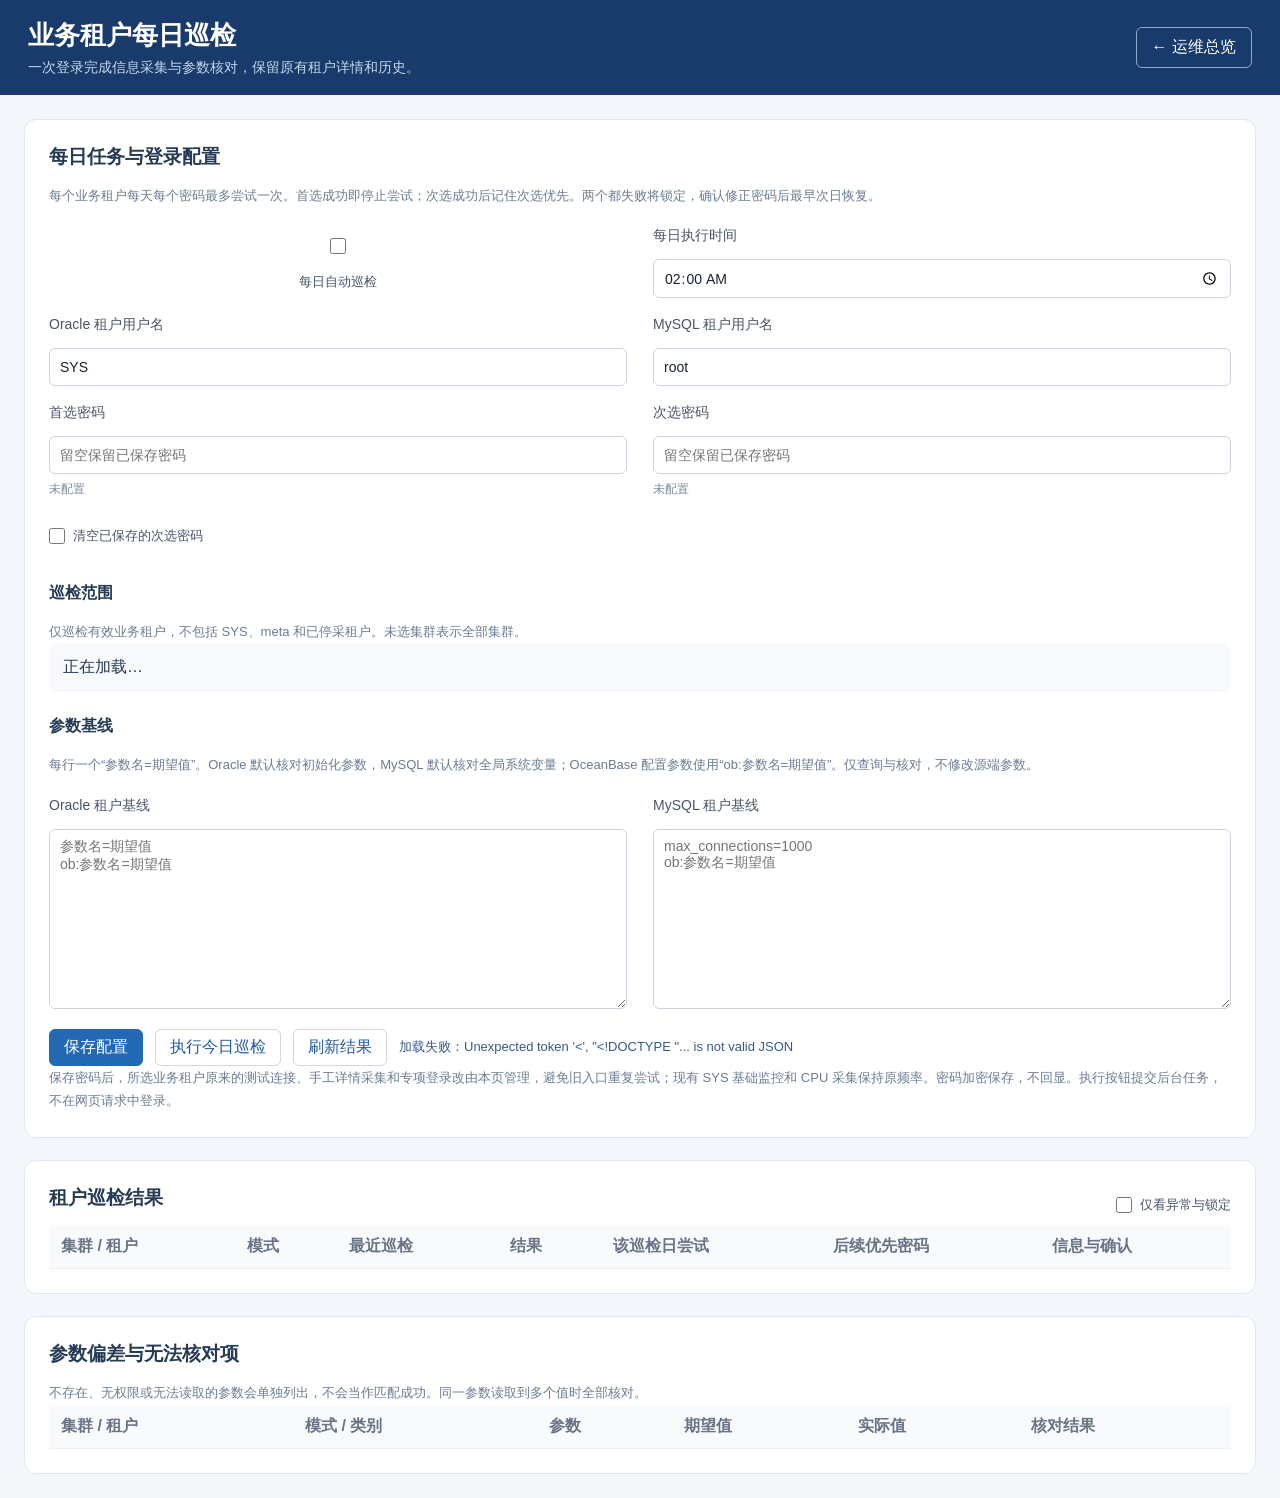
==== templates/tenant_inspection.html @ 09fa74bd "Read actual cluster versions and add daily tenant inspection with persisted login limits" ====
<!doctype html><html lang="zh-CN"><head><meta charset="utf-8"><meta name="viewport" content="width=device-width,initial-scale=1"><title>业务租户每日巡检</title><link rel="stylesheet" href="/static/styles.css"><link rel="stylesheet" href="/static/tenant_inspection.css"></head>
<body class="inspection-page"><header class="topbar"><div><h1>业务租户每日巡检</h1><p>一次登录完成信息采集与参数核对，保留原有租户详情和历史。</p></div><a class="inspection-back" href="/">← 运维总览</a></header><main class="inspection-main">
<section class="inspection-panel"><h2>每日任务与登录配置</h2><p class="inspection-note">每个业务租户每天每个密码最多尝试一次。首选成功即停止尝试；次选成功后记住次选优先。两个都失败将锁定，确认修正密码后最早次日恢复。</p>
<form id="inspectionForm"><div class="inspection-grid"><label class="inline"><input type="checkbox" id="enabled"> 每日自动巡检</label><label>每日执行时间<input type="time" id="runTime" value="02:00" required></label><label>Oracle 租户用户名<input id="oracleUser" value="SYS" required></label><label>MySQL 租户用户名<input id="mysqlUser" value="root" required></label><label>首选密码<input id="primaryPassword" type="password" autocomplete="new-password" placeholder="留空保留已保存密码"><small id="primaryState">未配置</small></label><label>次选密码<input id="secondaryPassword" type="password" autocomplete="new-password" placeholder="留空保留已保存密码"><small id="secondaryState">未配置</small></label></div>
<label class="inline"><input id="clearSecondary" type="checkbox"> 清空已保存的次选密码</label><h3>巡检范围</h3><p class="inspection-note">仅巡检有效业务租户，不包括 SYS、meta 和已停采租户。未选集群表示全部集群。</p><div id="clusterChoices" class="inspection-clusters">正在加载…</div>
<h3>参数基线</h3><p class="inspection-note">每行一个“参数名=期望值”。Oracle 默认核对初始化参数，MySQL 默认核对全局系统变量；OceanBase 配置参数使用“ob:参数名=期望值”。仅查询与核对，不修改源端参数。</p><div class="inspection-grid"><label>Oracle 租户基线<textarea id="oracleRules" rows="7" placeholder="参数名=期望值&#10;ob:参数名=期望值"></textarea></label><label>MySQL 租户基线<textarea id="mysqlRules" rows="7" placeholder="max_connections=1000&#10;ob:参数名=期望值"></textarea></label></div>
<div class="inspection-actions"><button class="primary" type="submit">保存配置</button><button id="runToday" type="button">执行今日巡检</button><button id="refreshResults" type="button">刷新结果</button><span id="inspectionStatus" role="status"></span></div></form>
<p class="inspection-note">保存密码后，所选业务租户原来的测试连接、手工详情采集和专项登录改由本页管理，避免旧入口重复尝试；现有 SYS 基础监控和 CPU 采集保持原频率。密码加密保存，不回显。执行按钮提交后台任务，不在网页请求中登录。</p></section>
<section class="inspection-panel"><div class="inspection-heading"><h2>租户巡检结果</h2><label class="inline"><input id="onlyIssues" type="checkbox"> 仅看异常与锁定</label></div><p id="batchStatus" class="inspection-note"></p><div class="table-wrap"><table><thead><tr><th>集群 / 租户</th><th>模式</th><th>最近巡检</th><th>结果</th><th>该巡检日尝试</th><th>后续优先密码</th><th>信息与确认</th></tr></thead><tbody id="inspectionRows"></tbody></table></div></section>
<section class="inspection-panel"><h2>参数偏差与无法核对项</h2><p class="inspection-note">不存在、无权限或无法读取的参数会单独列出，不会当作匹配成功。同一参数读取到多个值时全部核对。</p><div class="table-wrap"><table><thead><tr><th>集群 / 租户</th><th>模式 / 类别</th><th>参数</th><th>期望值</th><th>实际值</th><th>核对结果</th></tr></thead><tbody id="parameterRows"></tbody></table></div></section>
<dialog id="confirmDialog"><h2>确认密码已修正</h2><p id="confirmTenant"></p><p>请先在源端将密码修正为本页已保存的首选或次选密码。确认后最早次日恢复；今天不会重新尝试登录。</p><label class="inline"><input id="passwordCorrected" type="checkbox"> 我确认源端密码已修正为首选或次选密码</label><div class="inspection-actions"><button id="confirmResume" type="button" disabled>确认，次日恢复</button><button id="cancelResume" type="button">取消</button></div></dialog>
</main><script src="/static/tenant_inspection.js"></script></body></html>
---- static/styles.css ----
:root {
  color-scheme: light;
  font-family: "Microsoft YaHei", "Segoe UI", Arial, sans-serif;
  background: #f4f6f9;
  color: #202936;
}

* {
  box-sizing: border-box;
}

body {
  margin: 0;
  background: #f4f6f9;
}

.topbar {
  display: flex;
  justify-content: space-between;
  gap: 24px;
  align-items: center;
  min-height: 88px;
  padding: 18px 28px;
  background: #183b6b;
  color: #fff;
}

h1,
h2,
p {
  margin: 0;
}

h1 {
  font-size: 26px;
}

.topbar p {
  margin-top: 6px;
  color: #c7d7ec;
  font-size: 14px;
}

.top-actions,
.actions,
.row-actions,
.modal-actions {
  display: flex;
  flex-wrap: wrap;
  gap: 10px;
  align-items: center;
  justify-content: flex-end;
}

.refresh {
  display: inline-flex;
  gap: 8px;
  align-items: center;
  color: #d8e5f5;
}

button,
select,
input,
textarea {
  font: inherit;
}

button {
  min-height: 36px;
  border: 1px solid #cfd8e3;
  border-radius: 6px;
  padding: 7px 14px;
  color: #225b9d;
  background: #fff;
  cursor: pointer;
}

button.primary {
  border-color: #2368b3;
  color: #fff;
  background: #2368b3;
}

button.small {
  min-height: 28px;
  padding: 4px 9px;
  font-size: 12px;
}

button.danger {
  border-color: #f1b4b4;
  color: #b42318;
  background: #fff7f7;
}

.link-button {
  min-height: auto;
  border: 0;
  padding: 0;
  color: #2368b3;
  background: transparent;
  font-weight: 700;
}

button:hover {
  filter: brightness(0.97);
}

.page {
  padding: 20px 28px 32px;
}

.status-banner {
  margin-bottom: 16px;
  border: 1px solid #f2b8b5;
  border-radius: 8px;
  padding: 12px 14px;
  color: #9b1c1c;
  background: #fff1f0;
}

.hidden {
  display: none;
}

.metrics {
  display: grid;
  grid-template-columns: repeat(auto-fit, minmax(120px, 1fr));
  gap: 12px;
  margin-bottom: 18px;
}

.metric-card {
  border: 1px solid #e1e7ef;
  border-radius: 8px;
  padding: 14px;
  background: #fff;
}

.metric-card.clickable {
  cursor: pointer;
}

.metric-card.clickable:hover {
  border-color: #82b2ea;
  box-shadow: 0 6px 18px rgba(35, 104, 179, 0.12);
}

.metric-card.metric-risk {
  border-color: #f0b8c0;
  background: #fff7f7;
}

.metric-card.metric-risk span,
.metric-card.metric-risk strong {
  color: #c62828;
}

.metric-card span {
  display: block;
  color: #697386;
  font-size: 13px;
}

.metric-card strong {
  display: block;
  margin-top: 8px;
  font-size: 28px;
}

.resource-grid {
  display: grid;
  grid-template-columns: repeat(2, minmax(0, 1fr));
  gap: 18px;
  padding: 16px;
}

.resource-panel {
  display: grid;
  grid-template-columns: 220px minmax(0, 1fr);
  gap: 16px;
  align-items: start;
}

.resource-panel h3 {
  grid-column: 1 / -1;
  color: #263547;
  font-size: 15px;
}

.pie-wrap {
  min-height: 220px;
  display: grid;
  place-items: center;
}

.pie-chart {
  width: 220px;
  height: 220px;
}

.pie-chart path {
  cursor: pointer;
  transition: filter 0.15s ease;
}

.pie-chart path:hover {
  filter: brightness(0.9);
}

.pie-total {
  fill: #1f2937;
  font-size: 15px;
  font-weight: 800;
}

.pie-unit {
  fill: #64748b;
  font-size: 10px;
}

.empty-chart {
  color: #7a8494;
  font-size: 13px;
  text-align: center;
}

.resource-list {
  display: grid;
  gap: 8px;
  max-height: 260px;
  overflow: auto;
}

.resource-item {
  display: grid;
  grid-template-columns: 12px minmax(0, 1fr) auto auto;
  gap: 8px;
  align-items: center;
  width: 100%;
  border: 1px solid #e1e7ef;
  border-radius: 8px;
  background: #fff;
  padding: 8px 10px;
  color: #334155;
  text-align: left;
  cursor: pointer;
}

.resource-item:hover {
  background: #f8fafc;
}

.resource-swatch {
  width: 10px;
  height: 10px;
  border-radius: 999px;
}

.resource-name {
  overflow: hidden;
  text-overflow: ellipsis;
  white-space: nowrap;
}

.resource-item strong {
  font-size: 13px;
}

.resource-item em {
  color: #64748b;
  font-size: 12px;
  font-style: normal;
}

.section {
  margin-top: 18px;
  border: 1px solid #e1e7ef;
  border-radius: 8px;
  background: #fff;
  overflow: hidden;
}

.section-head {
  display: flex;
  justify-content: space-between;
  gap: 18px;
  align-items: center;
  padding: 16px;
  border-bottom: 1px solid #e8edf3;
}

.section-head h2 {
  color: #263547;
  font-size: 18px;
}

.section-head p {
  margin-top: 5px;
  color: #6b7686;
  font-size: 13px;
}

.tenant-filters {
  display: flex;
  gap: 14px;
  align-items: center;
  flex-wrap: wrap;
  color: #40516a;
  font-size: 13px;
}

.tenant-filters label {
  display: inline-flex;
  gap: 6px;
  align-items: center;
  white-space: nowrap;
}

.filter-state {
  display: inline-flex;
  align-items: center;
  height: 22px;
  padding: 0 8px;
  border-radius: 999px;
  font-size: 12px;
  font-weight: 700;
}

.filter-state.enabled {
  color: #1f5faa;
  background: #eaf3ff;
}

.filter-state.disabled {
  color: #7a8494;
  background: #eef1f5;
}

.table-wrap {
  overflow: auto;
}

table {
  width: 100%;
  min-width: 1080px;
  border-collapse: collapse;
}

th,
td {
  height: 44px;
  border-bottom: 1px solid #edf1f6;
  padding: 0 12px;
  text-align: left;
  white-space: nowrap;
}

.tenant-primary {
  color: #c62828;
  font-weight: 700;
}

.tenant-standby {
  color: #b7791f;
  font-weight: 700;
}

.tenant-row-primary td {
  background: #fff7f7;
}

.tenant-row-standby td {
  background: #fffaf0;
}

.backup-overdue {
  color: #c62828;
  font-weight: 700;
}

.backup-overdue small {
  color: #c62828;
  font-weight: 700;
}

th {
  color: #697386;
  background: #f8fafc;
  font-weight: 700;
}

td {
  color: #334155;
}

.message-cell {
  max-width: 520px;
  overflow: hidden;
  text-overflow: ellipsis;
}

.empty {
  height: 72px;
  color: #7a8699;
  text-align: center;
}

.badge {
  display: inline-flex;
  min-width: 62px;
  justify-content: center;
  border-radius: 999px;
  padding: 4px 9px;
  color: #42526e;
  background: #eef2f7;
  font-size: 12px;
  font-weight: 700;
}

.badge.online,
.badge.success,
.badge.info {
  color: #146c43;
  background: #e8f6ef;
}

.badge.error,
.badge.failed,
.badge.fatal {
  color: #b42318;
  background: #fff1f0;
}

.badge.warn {
  color: #a15c07;
  background: #fff7e6;
}

.modal {
  display: none;
  position: fixed;
  inset: 0;
  z-index: 50;
  align-items: flex-start;
  justify-content: center;
  padding: 60px 20px;
  background: rgba(15, 23, 42, 0.45);
  overflow: auto;
}

.modal.open {
  display: flex;
}

.modal-panel {
  width: min(760px, 96vw);
  border-radius: 8px;
  padding: 20px;
  background: #fff;
  box-shadow: 0 24px 80px rgba(15, 23, 42, 0.25);
}

.modal-panel.wide {
  width: min(1180px, 98vw);
}

.modal-head {
  display: flex;
  align-items: center;
  justify-content: space-between;
  margin-bottom: 16px;
}

.icon-button {
  min-width: 34px;
  min-height: 34px;
  padding: 0;
  border-radius: 50%;
  color: #475569;
  background: #f1f5f9;
}

.form-grid {
  display: grid;
  grid-template-columns: repeat(2, minmax(0, 1fr));
  gap: 14px;
}

label {
  color: #475569;
  font-size: 13px;
}

input,
select,
textarea {
  display: block;
  width: 100%;
  min-height: 38px;
  margin-top: 6px;
  border: 1px solid #cbd5e1;
  border-radius: 6px;
  padding: 8px 10px;
  color: #172033;
  background: #fff;
}

textarea {
  min-height: 180px;
  resize: vertical;
}

.span-2 {
  grid-column: 1 / -1;
}

.check {
  display: flex;
  gap: 8px;
  align-items: center;
}

.check input {
  width: auto;
  min-height: auto;
  margin: 0;
}

.modal-actions {
  margin-top: 18px;
}

.form-note {
  margin-top: 12px;
  color: #64748b;
  font-size: 13px;
}

.inline-form {
  display: grid;
  grid-template-columns: repeat(4, minmax(140px, 1fr));
  gap: 12px;
  align-items: end;
}

.inline-form label {
  display: grid;
  gap: 5px;
  color: #5c6a7e;
  font-size: 13px;
}

.inline-form .check {
  align-self: center;
}

.history-chart {
  border: 1px solid #e2e8f0;
  border-radius: 8px;
  padding: 12px;
  background: #fff;
  overflow: auto;
}

.line-chart {
  width: 100%;
  min-width: 520px;
  height: 220px;
}

.axis {
  stroke: #cbd5e1;
  stroke-width: 1;
}

.capacity-line {
  fill: none;
  stroke: #2563eb;
  stroke-width: 3;
}

.capacity-line.secondary {
  stroke: #f59e0b;
  stroke-dasharray: 6 4;
}

.capacity-point {
  fill: #fff;
  stroke: #2563eb;
  stroke-width: 2;
}

.chart-label {
  fill: #64748b;
  font-size: 12px;
}

.detail-grid {
  display: grid;
  grid-template-columns: repeat(3, minmax(0, 1fr));
  gap: 12px;
  margin-bottom: 16px;
}

.detail-grid div {
  border: 1px solid #e2e8f0;
  border-radius: 8px;
  padding: 12px;
  background: #f8fafc;
}

.detail-metric {
  border: 1px solid #e2e8f0;
  border-radius: 8px;
  padding: 12px;
  background: #f8fafc;
  text-align: left;
  cursor: pointer;
}

.detail-metric:hover {
  border-color: #82b2ea;
  background: #f1f7ff;
}

.detail-grid span {
  display: block;
  color: #64748b;
  font-size: 12px;
}

.detail-grid b {
  display: block;
  margin-top: 6px;
  overflow-wrap: anywhere;
}

.schedule-summary {
  align-self: center;
  color: #40516a;
  font-size: 13px;
}

.hidden {
  display: none !important;
}

.health-row-bad {
  background: #fff1f2;
}

.detail-section {
  margin-top: 18px;
}

.detail-section h3 {
  margin: 0 0 8px;
  font-size: 16px;
}

.toast {
  position: fixed;
  right: 24px;
  bottom: 24px;
  z-index: 80;
  max-width: min(520px, 90vw);
  border-radius: 8px;
  padding: 12px 14px;
  color: #fff;
  background: rgba(22, 31, 45, 0.94);
  opacity: 0;
  pointer-events: none;
  transform: translateY(8px);
  transition: opacity 0.16s ease, transform 0.16s ease;
}

.toast.show {
  opacity: 1;
  transform: translateY(0);
}

@media (max-width: 1100px) {
  .metrics {
    grid-template-columns: repeat(3, 1fr);
  }

  .resource-grid,
  .resource-panel {
    grid-template-columns: 1fr;
  }

  .topbar,
  .section-head {
    align-items: flex-start;
    flex-direction: column;
  }

  .inline-form {
    grid-template-columns: repeat(2, minmax(140px, 1fr));
  }
}

@media (max-width: 720px) {
  .metrics,
  .form-grid,
  .inline-form {
    grid-template-columns: 1fr;
  }
}

.cpu-history-link {display:inline-block;margin-left:20px;padding:8px 14px;border:1px solid #b7cbe6;border-radius:6px;text-decoration:none;font-size:14px;font-weight:500;color:#225ea8;background:#f3f7fd}
.health-row-bad td {background:#fff0f0!important;color:#991b1b}
---- static/tenant_inspection.css ----
.inspection-page{background:#f3f6fb;color:#253b55}.inspection-main{max-width:1500px;margin:24px auto;padding:0 24px}.inspection-back{color:white;text-decoration:none;border:1px solid #8fa8ce;border-radius:6px;padding:9px 15px}.inspection-panel{padding:24px;background:white;border:1px solid #e0e7f0;border-radius:12px;margin-bottom:22px}.inspection-panel h2{font-size:19px;margin:0 0 14px}.inspection-panel h3{font-size:16px;margin-top:24px}.inspection-note{color:#697d93;font-size:13px;line-height:1.8}.inspection-grid{display:grid;grid-template-columns:repeat(2,minmax(0,1fr));gap:18px 26px;margin:20px 0}.inspection-grid label{display:flex;flex-direction:column;gap:8px;font-size:14px}.inspection-grid input,.inspection-grid textarea{width:100%;box-sizing:border-box}.inspection-grid small{color:#77899e}.inspection-actions{display:flex;align-items:center;gap:12px;flex-wrap:wrap;margin-top:20px}.inspection-actions span{font-size:13px;color:#365b89}.inspection-page .inline{display:inline-flex;align-items:center;gap:8px;font-size:13px}.inspection-page .inline input[type=checkbox]{width:16px;height:16px;margin:0;padding:0}.inspection-clusters{display:flex;flex-wrap:wrap;gap:14px;padding:14px;background:#f7f9fc;border-radius:7px}.inspection-heading{display:flex;justify-content:space-between;align-items:center}.inspection-page td{vertical-align:top;font-size:13px;max-width:420px;overflow-wrap:anywhere}.inspection-bad{color:#b83244;background:#fff5f5}.inspection-ok{color:#158467}.inspection-warn{color:#ad7914}.inspection-page dialog{border:1px solid #cdd8e7;border-radius:12px;max-width:580px;padding:28px;color:#253b55;line-height:1.8}.inspection-page dialog::backdrop{background:#152a4666}.inspection-page button:disabled{opacity:.5;cursor:not-allowed}@media(max-width:720px){.inspection-main{padding:0 12px}.inspection-grid{grid-template-columns:1fr}.inspection-panel{padding:16px}.inspection-heading{align-items:flex-start;gap:14px;flex-direction:column}}
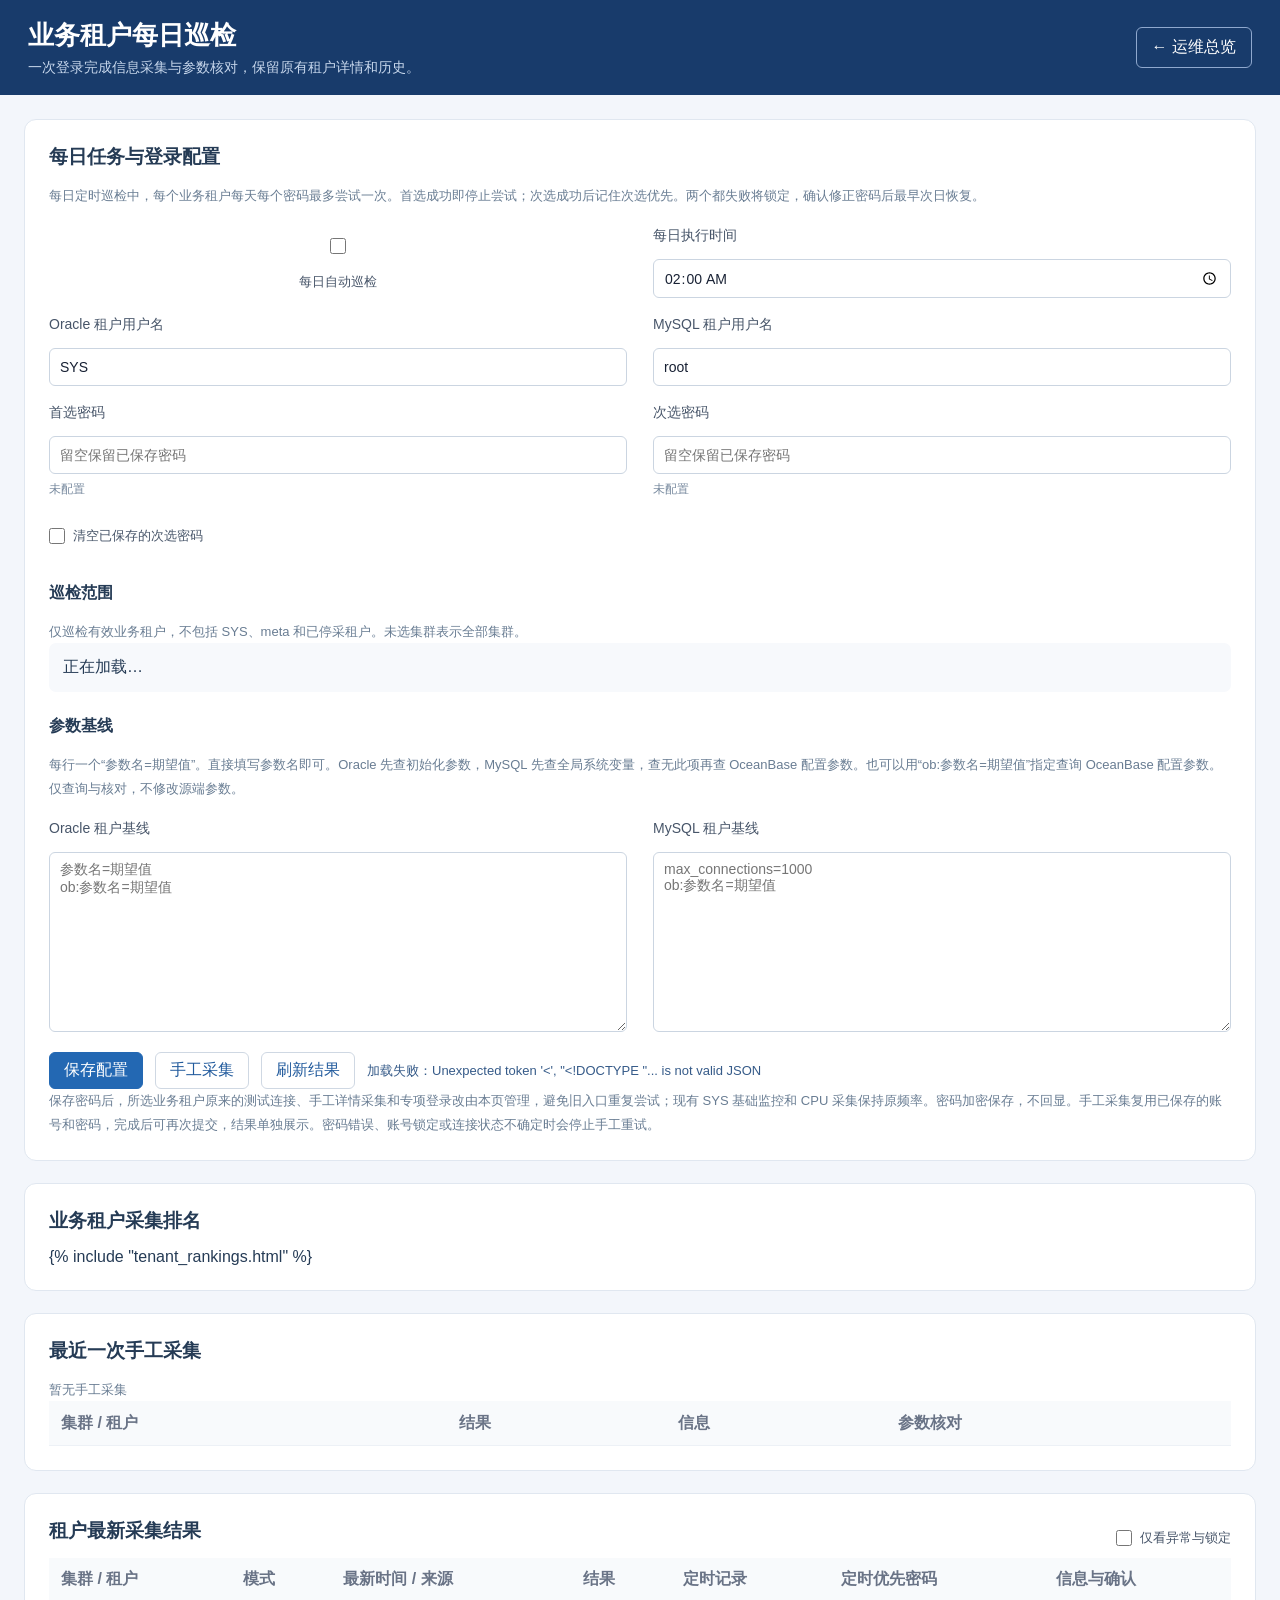
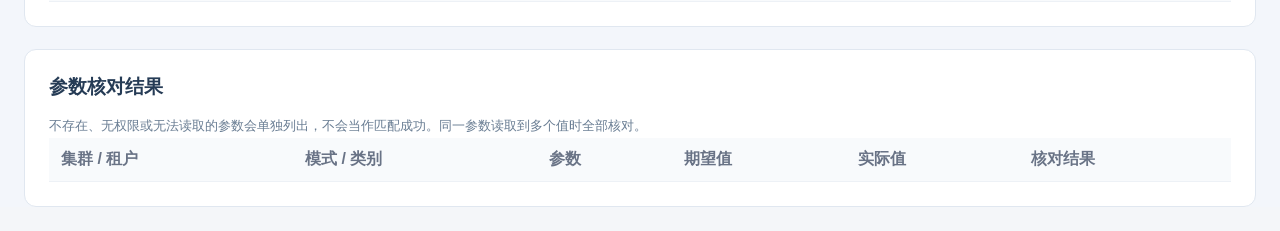
==== commit a4d7d985: "Finalize November 9 OceanBase inspection updates" ====
--- a/templates/tenant_inspection.html
+++ b/templates/tenant_inspection.html
@@ -1,12 +1,15 @@
 <!doctype html><html lang="zh-CN"><head><meta charset="utf-8"><meta name="viewport" content="width=device-width,initial-scale=1"><title>业务租户每日巡检</title><link rel="stylesheet" href="/static/styles.css"><link rel="stylesheet" href="/static/tenant_inspection.css"></head>
 <body class="inspection-page"><header class="topbar"><div><h1>业务租户每日巡检</h1><p>一次登录完成信息采集与参数核对，保留原有租户详情和历史。</p></div><a class="inspection-back" href="/">← 运维总览</a></header><main class="inspection-main">
-<section class="inspection-panel"><h2>每日任务与登录配置</h2><p class="inspection-note">每个业务租户每天每个密码最多尝试一次。首选成功即停止尝试；次选成功后记住次选优先。两个都失败将锁定，确认修正密码后最早次日恢复。</p>
+<section class="inspection-panel"><h2>每日任务与登录配置</h2><p class="inspection-note">每日定时巡检中，每个业务租户每天每个密码最多尝试一次。首选成功即停止尝试；次选成功后记住次选优先。两个都失败将锁定，确认修正密码后最早次日恢复。</p>
 <form id="inspectionForm"><div class="inspection-grid"><label class="inline"><input type="checkbox" id="enabled"> 每日自动巡检</label><label>每日执行时间<input type="time" id="runTime" value="02:00" required></label><label>Oracle 租户用户名<input id="oracleUser" value="SYS" required></label><label>MySQL 租户用户名<input id="mysqlUser" value="root" required></label><label>首选密码<input id="primaryPassword" type="password" autocomplete="new-password" placeholder="留空保留已保存密码"><small id="primaryState">未配置</small></label><label>次选密码<input id="secondaryPassword" type="password" autocomplete="new-password" placeholder="留空保留已保存密码"><small id="secondaryState">未配置</small></label></div>
 <label class="inline"><input id="clearSecondary" type="checkbox"> 清空已保存的次选密码</label><h3>巡检范围</h3><p class="inspection-note">仅巡检有效业务租户，不包括 SYS、meta 和已停采租户。未选集群表示全部集群。</p><div id="clusterChoices" class="inspection-clusters">正在加载…</div>
-<h3>参数基线</h3><p class="inspection-note">每行一个“参数名=期望值”。Oracle 默认核对初始化参数，MySQL 默认核对全局系统变量；OceanBase 配置参数使用“ob:参数名=期望值”。仅查询与核对，不修改源端参数。</p><div class="inspection-grid"><label>Oracle 租户基线<textarea id="oracleRules" rows="7" placeholder="参数名=期望值&#10;ob:参数名=期望值"></textarea></label><label>MySQL 租户基线<textarea id="mysqlRules" rows="7" placeholder="max_connections=1000&#10;ob:参数名=期望值"></textarea></label></div>
-<div class="inspection-actions"><button class="primary" type="submit">保存配置</button><button id="runToday" type="button">执行今日巡检</button><button id="refreshResults" type="button">刷新结果</button><span id="inspectionStatus" role="status"></span></div></form>
-<p class="inspection-note">保存密码后，所选业务租户原来的测试连接、手工详情采集和专项登录改由本页管理，避免旧入口重复尝试；现有 SYS 基础监控和 CPU 采集保持原频率。密码加密保存，不回显。执行按钮提交后台任务，不在网页请求中登录。</p></section>
-<section class="inspection-panel"><div class="inspection-heading"><h2>租户巡检结果</h2><label class="inline"><input id="onlyIssues" type="checkbox"> 仅看异常与锁定</label></div><p id="batchStatus" class="inspection-note"></p><div class="table-wrap"><table><thead><tr><th>集群 / 租户</th><th>模式</th><th>最近巡检</th><th>结果</th><th>该巡检日尝试</th><th>后续优先密码</th><th>信息与确认</th></tr></thead><tbody id="inspectionRows"></tbody></table></div></section>
-<section class="inspection-panel"><h2>参数偏差与无法核对项</h2><p class="inspection-note">不存在、无权限或无法读取的参数会单独列出，不会当作匹配成功。同一参数读取到多个值时全部核对。</p><div class="table-wrap"><table><thead><tr><th>集群 / 租户</th><th>模式 / 类别</th><th>参数</th><th>期望值</th><th>实际值</th><th>核对结果</th></tr></thead><tbody id="parameterRows"></tbody></table></div></section>
+<h3>参数基线</h3><p class="inspection-note">每行一个“参数名=期望值”。直接填写参数名即可。Oracle 先查初始化参数，MySQL 先查全局系统变量，查无此项再查 OceanBase 配置参数。也可以用“ob:参数名=期望值”指定查询 OceanBase 配置参数。仅查询与核对，不修改源端参数。</p><div class="inspection-grid"><label>Oracle 租户基线<textarea id="oracleRules" rows="7" placeholder="参数名=期望值&#10;ob:参数名=期望值"></textarea></label><label>MySQL 租户基线<textarea id="mysqlRules" rows="7" placeholder="max_connections=1000&#10;ob:参数名=期望值"></textarea></label></div>
+<div class="inspection-actions"><button class="primary" type="submit">保存配置</button><button id="runToday" type="button">手工采集</button><button id="refreshResults" type="button">刷新结果</button><span id="inspectionStatus" role="status"></span></div></form>
+<p class="inspection-note">保存密码后，所选业务租户原来的测试连接、手工详情采集和专项登录改由本页管理，避免旧入口重复尝试；现有 SYS 基础监控和 CPU 采集保持原频率。密码加密保存，不回显。手工采集复用已保存的账号和密码，完成后可再次提交，结果单独展示。密码错误、账号锁定或连接状态不确定时会停止手工重试。</p></section>
+<section class="inspection-panel"><h2>业务租户采集排名</h2>{% include "tenant_rankings.html" %}</section>
+<section class="inspection-panel"><h2>最近一次手工采集</h2><p id="manualStatus" class="inspection-note">暂无手工采集</p>
+<div class="table-wrap"><table><thead><tr><th>集群 / 租户</th><th>结果</th><th>信息</th><th>参数核对</th></tr></thead><tbody id="manualRows"></tbody></table></div></section>
+<section class="inspection-panel"><div class="inspection-heading"><h2>租户最新采集结果</h2><label class="inline"><input id="onlyIssues" type="checkbox"> 仅看异常与锁定</label></div><p id="batchStatus" class="inspection-note"></p><div class="table-wrap"><table><thead><tr><th>集群 / 租户</th><th>模式</th><th>最新时间 / 来源</th><th>结果</th><th>定时记录</th><th>定时优先密码</th><th>信息与确认</th></tr></thead><tbody id="inspectionRows"></tbody></table></div></section>
+<section class="inspection-panel"><h2>参数核对结果</h2><p id="parameterCoverage" class="inspection-note"></p><p class="inspection-note">不存在、无权限或无法读取的参数会单独列出，不会当作匹配成功。同一参数读取到多个值时全部核对。</p><div class="table-wrap"><table><thead><tr><th>集群 / 租户</th><th>模式 / 类别</th><th>参数</th><th>期望值</th><th>实际值</th><th>核对结果</th></tr></thead><tbody id="parameterRows"></tbody></table></div></section>
 <dialog id="confirmDialog"><h2>确认密码已修正</h2><p id="confirmTenant"></p><p>请先在源端将密码修正为本页已保存的首选或次选密码。确认后最早次日恢复；今天不会重新尝试登录。</p><label class="inline"><input id="passwordCorrected" type="checkbox"> 我确认源端密码已修正为首选或次选密码</label><div class="inspection-actions"><button id="confirmResume" type="button" disabled>确认，次日恢复</button><button id="cancelResume" type="button">取消</button></div></dialog>
-</main><script src="/static/tenant_inspection.js"></script></body></html>
+</main><script src="/static/tenant_rankings.js"></script><script src="/static/tenant_inspection.js?v=ef24f2d52239"></script></body></html>
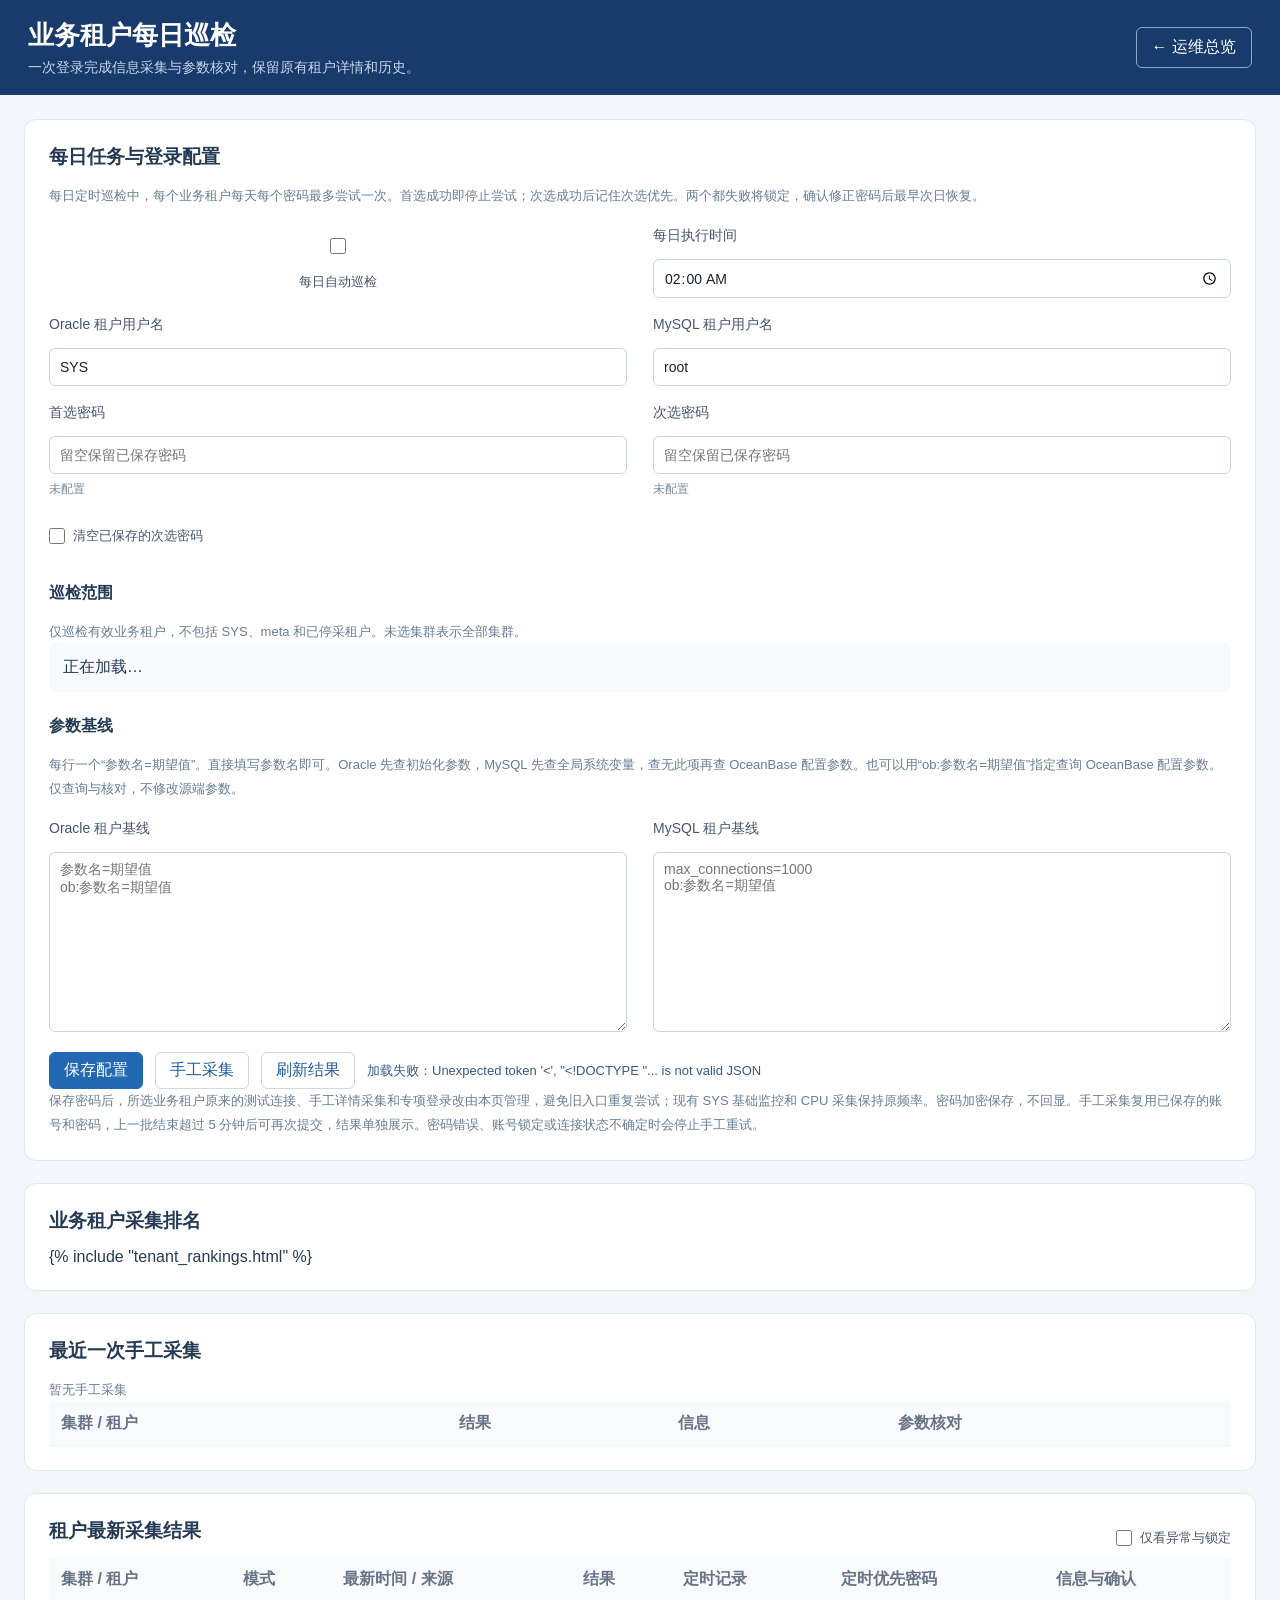
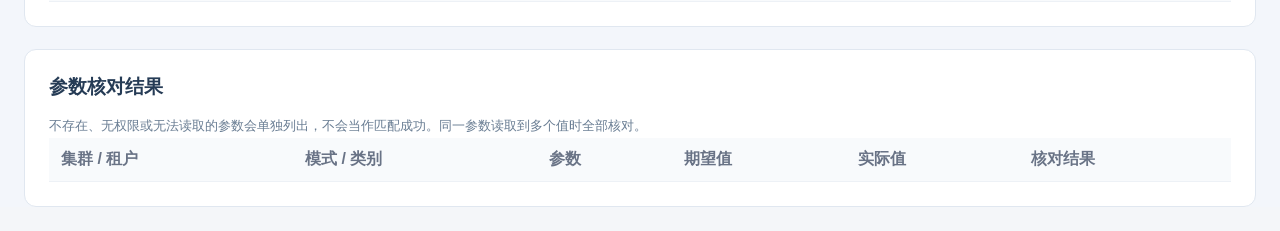
==== commit 1418bab2: "Checkpoint tenant inspection and enforce manual collection cooldown" ====
--- a/templates/tenant_inspection.html
+++ b/templates/tenant_inspection.html
@@ -5,11 +5,11 @@
 <label class="inline"><input id="clearSecondary" type="checkbox"> 清空已保存的次选密码</label><h3>巡检范围</h3><p class="inspection-note">仅巡检有效业务租户，不包括 SYS、meta 和已停采租户。未选集群表示全部集群。</p><div id="clusterChoices" class="inspection-clusters">正在加载…</div>
 <h3>参数基线</h3><p class="inspection-note">每行一个“参数名=期望值”。直接填写参数名即可。Oracle 先查初始化参数，MySQL 先查全局系统变量，查无此项再查 OceanBase 配置参数。也可以用“ob:参数名=期望值”指定查询 OceanBase 配置参数。仅查询与核对，不修改源端参数。</p><div class="inspection-grid"><label>Oracle 租户基线<textarea id="oracleRules" rows="7" placeholder="参数名=期望值&#10;ob:参数名=期望值"></textarea></label><label>MySQL 租户基线<textarea id="mysqlRules" rows="7" placeholder="max_connections=1000&#10;ob:参数名=期望值"></textarea></label></div>
 <div class="inspection-actions"><button class="primary" type="submit">保存配置</button><button id="runToday" type="button">手工采集</button><button id="refreshResults" type="button">刷新结果</button><span id="inspectionStatus" role="status"></span></div></form>
-<p class="inspection-note">保存密码后，所选业务租户原来的测试连接、手工详情采集和专项登录改由本页管理，避免旧入口重复尝试；现有 SYS 基础监控和 CPU 采集保持原频率。密码加密保存，不回显。手工采集复用已保存的账号和密码，完成后可再次提交，结果单独展示。密码错误、账号锁定或连接状态不确定时会停止手工重试。</p></section>
+<p class="inspection-note">保存密码后，所选业务租户原来的测试连接、手工详情采集和专项登录改由本页管理，避免旧入口重复尝试；现有 SYS 基础监控和 CPU 采集保持原频率。密码加密保存，不回显。手工采集复用已保存的账号和密码，上一批结束超过 5 分钟后可再次提交，结果单独展示。密码错误、账号锁定或连接状态不确定时会停止手工重试。</p></section>
 <section class="inspection-panel"><h2>业务租户采集排名</h2>{% include "tenant_rankings.html" %}</section>
 <section class="inspection-panel"><h2>最近一次手工采集</h2><p id="manualStatus" class="inspection-note">暂无手工采集</p>
 <div class="table-wrap"><table><thead><tr><th>集群 / 租户</th><th>结果</th><th>信息</th><th>参数核对</th></tr></thead><tbody id="manualRows"></tbody></table></div></section>
 <section class="inspection-panel"><div class="inspection-heading"><h2>租户最新采集结果</h2><label class="inline"><input id="onlyIssues" type="checkbox"> 仅看异常与锁定</label></div><p id="batchStatus" class="inspection-note"></p><div class="table-wrap"><table><thead><tr><th>集群 / 租户</th><th>模式</th><th>最新时间 / 来源</th><th>结果</th><th>定时记录</th><th>定时优先密码</th><th>信息与确认</th></tr></thead><tbody id="inspectionRows"></tbody></table></div></section>
 <section class="inspection-panel"><h2>参数核对结果</h2><p id="parameterCoverage" class="inspection-note"></p><p class="inspection-note">不存在、无权限或无法读取的参数会单独列出，不会当作匹配成功。同一参数读取到多个值时全部核对。</p><div class="table-wrap"><table><thead><tr><th>集群 / 租户</th><th>模式 / 类别</th><th>参数</th><th>期望值</th><th>实际值</th><th>核对结果</th></tr></thead><tbody id="parameterRows"></tbody></table></div></section>
-<dialog id="confirmDialog"><h2>确认密码已修正</h2><p id="confirmTenant"></p><p>请先在源端将密码修正为本页已保存的首选或次选密码。确认后最早次日恢复；今天不会重新尝试登录。</p><label class="inline"><input id="passwordCorrected" type="checkbox"> 我确认源端密码已修正为首选或次选密码</label><div class="inspection-actions"><button id="confirmResume" type="button" disabled>确认，次日恢复</button><button id="cancelResume" type="button">取消</button></div></dialog>
-</main><script src="/static/tenant_rankings.js"></script><script src="/static/tenant_inspection.js?v=ef24f2d52239"></script></body></html>
+<dialog id="confirmDialog"><h2>确认密码已修正</h2><p id="confirmTenant"></p><p>请先在源端将密码修正为本页已保存的首选或次选密码。确认后可点击「手工采集」验证，定时巡检最早次日恢复。</p><label class="inline"><input id="passwordCorrected" type="checkbox"> 我确认源端密码已修正为首选或次选密码</label><div class="inspection-actions"><button id="confirmResume" type="button" disabled>确认，允许手工验证</button><button id="cancelResume" type="button">取消</button></div></dialog>
+</main><script src="/static/tenant_rankings.js"></script><script src="/static/tenant_inspection.js?v=8cbe41beb68e"></script></body></html>
